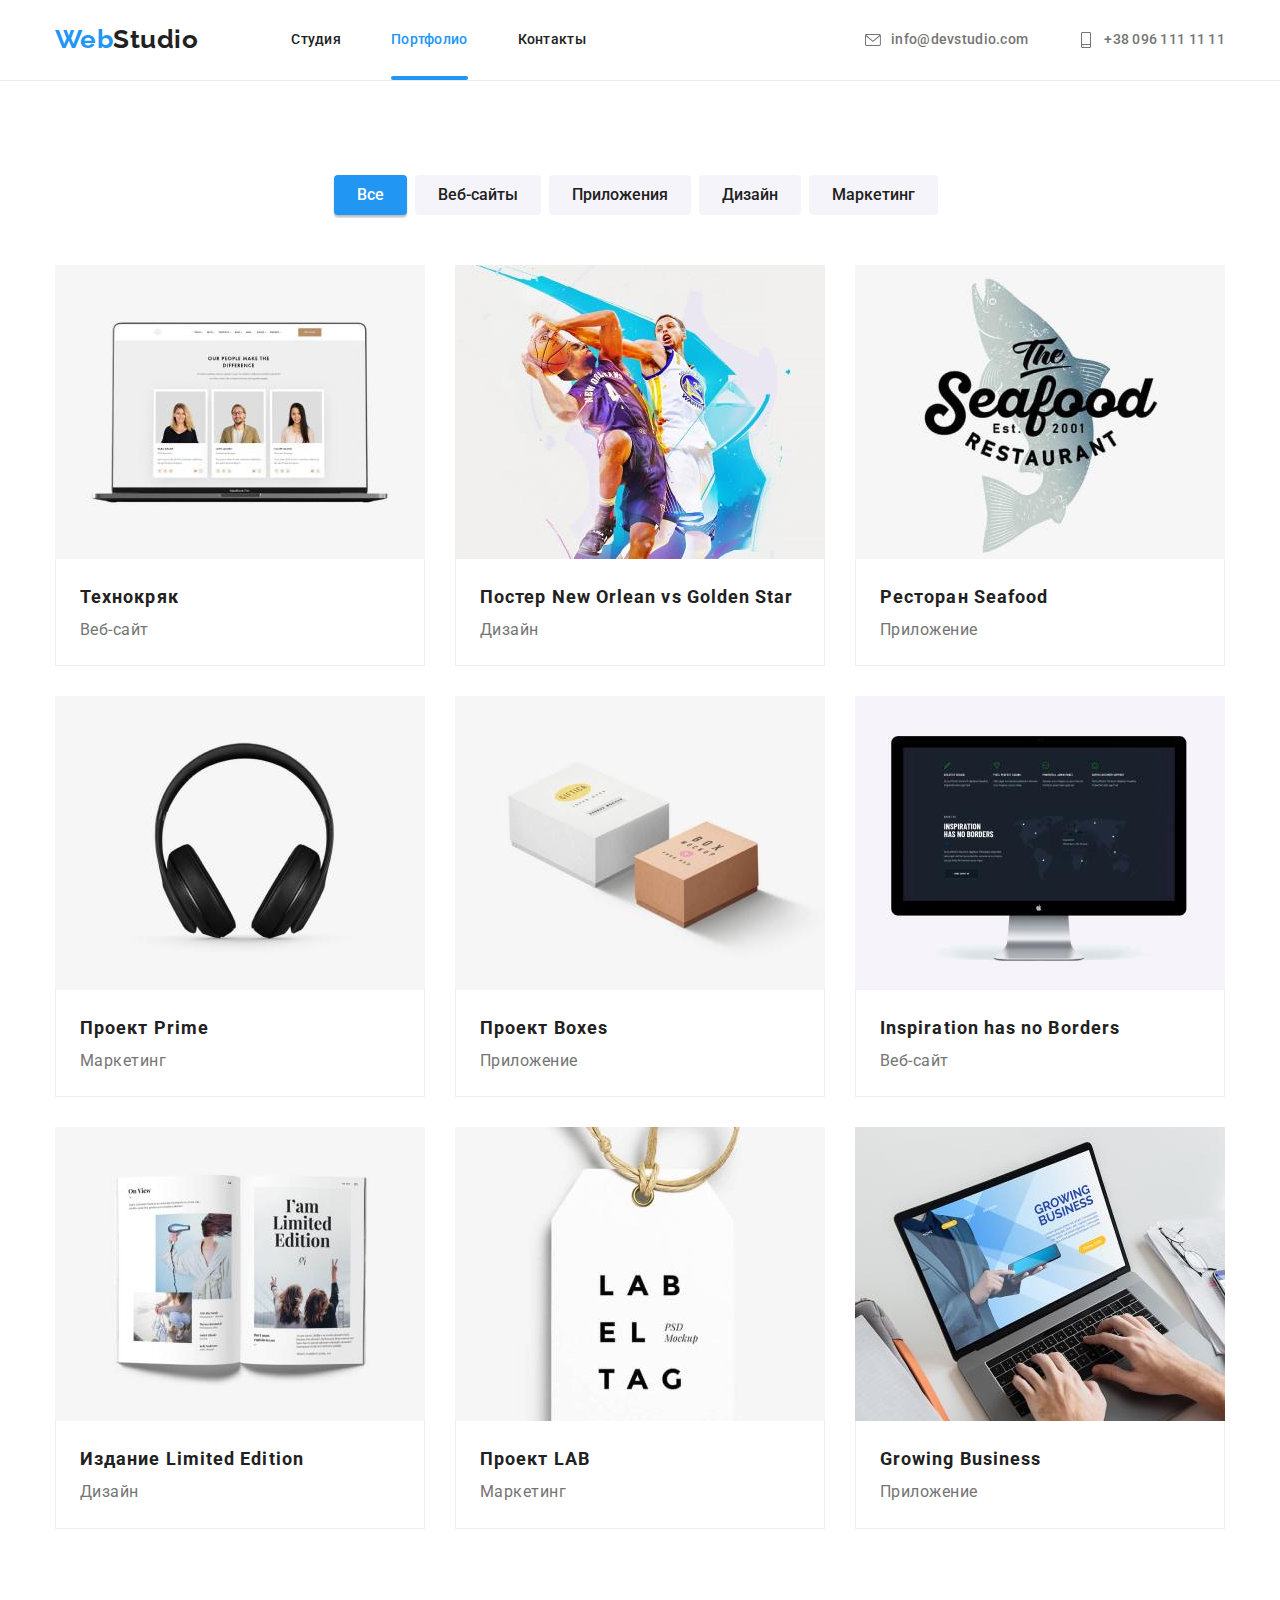
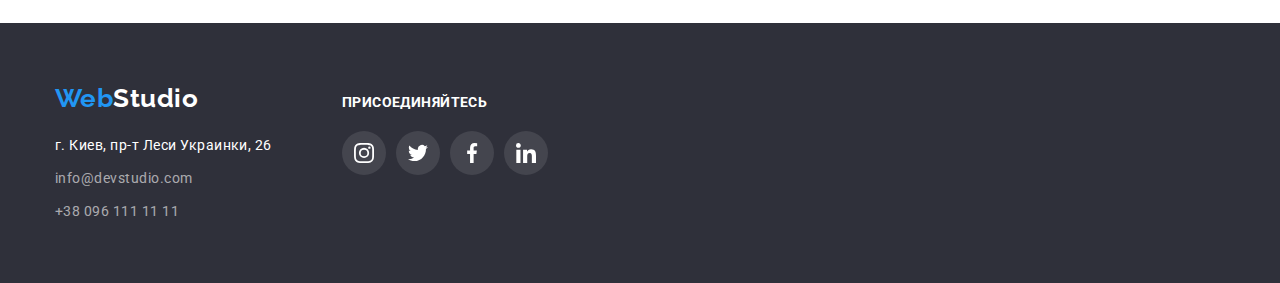
==== portfolio.html @ 2311888e "Added base files from prev. projects" ====
<!DOCTYPE html>
<html lang="ru">
  <head>
    <meta charset="UTF-8" />
    <meta http-equiv="X-UA-Compatible" content="IE=edge" />
    <meta name="productport" content="width=device-width, initial-scale=1.0" />
    <title>Портфолио</title>
    <link rel="preconnect" href="https://fonts.googleapis.com" />
    <link rel="preconnect" href="https://fonts.gstatic.com" crossorigin />
    <link
      href="https://fonts.googleapis.com/css2?family=Raleway:wght@700&family=Roboto:wght@400;500;700;900&display=swap"
      rel="stylesheet"
    />
    <link
      rel="stylesheet"
      href="https://cdnjs.cloudflare.com/ajax/libs/modern-normalize/1.1.0/modern-normalize.min.css"
    />
    <link rel="stylesheet" href="./css/styles.css" />
  </head>
  <body>
    <header class="header no-hero">
      <div class="container">
        <nav class="main-nav">
          <a href="#" class="logo link"><span>Web</span>Studio</a>
          <ul class="site-nav list">
            <li class="item">
              <a href="./index.html" class="link">Студия</a>
            </li>
            <li class="item">
              <a href="./portfolio.html" class="current link">Портфолио</a>
            </li>
            <li class="item"><a href="" class="link">Контакты</a></li>
          </ul>
        </nav>
        <ul class="contacts list">
          <li class="item">
            <a href="mailto:info@devstudio.com" class="contact link">
              <svg class="icon-contact">
                <use href="./images/sprite.svg#envelope"></use>
              </svg>
              info@devstudio.com</a
            >
          </li>
          <li class="item">
            <a href="tel:+380961111111" class="contact link">
              <svg class="icon-contact">
                <use href="./images/sprite.svg#smartphone"></use>
              </svg>
              +38 096 111 11 11</a
            >
          </li>
        </ul>
      </div>
    </header>

    <main>
      <section class="section products">
        <div class="container">
          <h1 class="section-title visually-hidden">Product gallery</h1>
          <ul class="view-switch list">
            <li class="product-type">
              <button class="button primary">Все</button>
            </li>
            <li class="product-type">
              <button class="button secondary">Веб-сайты</button>
            </li>
            <li class="product-type">
              <button class="button secondary">Приложения</button>
            </li>
            <li class="product-type">
              <button class="button secondary">Дизайн</button>
            </li>
            <li class="product-type">
              <button class="button secondary">Маркетинг</button>
            </li>
          </ul>
          <ul class="product-cards list">
            <li class="card">
              <a href="#" class="link">
                <div class="card-thumb">
                  <img
                    src="./images/product-gallery/techcrack.jpg"
                    width="370"
                    alt="Технокряк"
                    class="card-img"
                  />
                  <p class="text">
                    Технокряк это современная площадка распространения
                    коронавируса. Компании используют эту платформу для
                    цифрового шпионажа и атак на защищённые сервера конкурентов.
                  </p>
                </div>
                <div class="card-descr">
                  <h2 class="title">Технокряк</h2>
                  <p class="text">Веб-сайт</p>
                </div>
              </a>
            </li>
            <li class="card">
              <a href="#" class="link">
                <img
                  src="./images/product-gallery/novsgs.jpg"
                  width="370"
                  alt="Постер"
                  class="card-img"
                />
                <div class="card-descr">
                  <h2 class="title">Постер New Orlean vs Golden Star</h2>
                  <p class="text">Дизайн</p>
                </div>
              </a>
            </li>
            <li class="card">
              <a href="#" class="link">
                <img
                  src="./images/product-gallery/seafood.jpg"
                  width="370"
                  alt="Логотип"
                  class="card-img"
                />
                <div class="card-descr">
                  <h2 class="title">Ресторан Seafood</h2>
                  <p class="text">Приложение</p>
                </div>
              </a>
            </li>
            <li class="card">
              <a href="#" class="link">
                <img
                  src="./images/product-gallery/prime.jpg"
                  width="370"
                  alt="Наушники"
                  class="card-img"
                />
                <div class="card-descr">
                  <h2 class="title">Проект Prime</h2>
                  <p class="text">Маркетинг</p>
                </div>
              </a>
            </li>
            <li class="card">
              <a href="#" class="link">
                <img
                  src="./images/product-gallery/boxes.jpg"
                  width="370"
                  alt="Коробки"
                  class="card-img"
                />
                <div class="card-descr">
                  <h2 class="title">Проект Boxes</h2>
                  <p class="text">Приложение</p>
                </div>
              </a>
            </li>
            <li class="card">
              <a href="#" class="link">
                <img
                  src="./images/product-gallery/inspiration.jpg"
                  width="370"
                  alt="Inspiration"
                  class="card-img"
                />
                <div class="card-descr">
                  <h2 class="title">Inspiration has no Borders</h2>
                  <p class="text">Веб-сайт</p>
                </div>
              </a>
            </li>
            <li class="card">
              <a href="#" class="link">
                <img
                  src="./images/product-gallery/limited.jpg"
                  width="370"
                  alt="Книга"
                  class="card-img"
                />
                <div class="card-descr">
                  <h2 class="title">Издание Limited Edition</h2>
                  <p class="text">Дизайн</p>
                </div>
              </a>
            </li>
            <li class="card">
              <a href="#" class="link">
                <img
                  src="./images/product-gallery/lab.jpg"
                  width="370"
                  alt="Label"
                  class="card-img"
                />
                <div class="card-descr">
                  <h2 class="title">Проект LAB</h2>
                  <p class="text">Маркетинг</p>
                </div>
              </a>
            </li>
            <li class="card">
              <a href="#" class="link">
                <img
                  src="./images/product-gallery/growing.jpg"
                  width="370"
                  alt="Business tool"
                  class="card-img"
                />
                <div class="card-descr">
                  <h2 class="title">Growing Business</h2>
                  <p class="text">Приложение</p>
                </div>
              </a>
            </li>
          </ul>
        </div>
      </section>
    </main>

    <footer class="footer">
      <div class="container">
        <div class="info-block">
          <a href="./index.html" class="logo link"><span>Web</span>Studio</a>
          <ul class="contacts list">
            <li>
              <address class="address">г. Киев, пр-т Леси Украинки, 26</address>
            </li>
            <li>
              <a href="mailto:info@devstudio.com" class="contact link"
                >info@devstudio.com</a
              >
            </li>
            <li>
              <a href="tel:+380961111111" class="contact link"
                >+38 096 111 11 11</a
              >
            </li>
          </ul>
        </div>
        <div class="join-us">
          <b class="text">присоединяйтесь</b>
          <ul class="social-links list">
            <li class="item">
              <a href="#" class="link" aria-label="Instagram">
                <svg class="icon-social" width="20" height="20">
                  <use href="./images/sprite.svg#instagram"></use>
                </svg>
              </a>
            </li>
            <li class="item">
              <a href="#" class="link" aria-label="Twitter">
                <svg class="icon-social" width="20" height="20">
                  <use href="./images/sprite.svg#twitter"></use>
                </svg>
              </a>
            </li>
            <li class="item">
              <a href="#" class="link" aria-label="Facebook">
                <svg class="icon-social" width="20" height="20">
                  <use href="./images/sprite.svg#facebook"></use>
                </svg>
              </a>
            </li>
            <li class="item">
              <a href="#" class="link" aria-label="Linkedin">
                <svg class="icon-social" width="20" height="20">
                  <use href="./images/sprite.svg#linkedin"></use>
                </svg>
              </a>
            </li>
          </ul>
        </div>
      </div>
    </footer>
  </body>
</html>
---- css/styles.css ----
:root {
  --primary-text-color: #757575;
  --secondary-text-color: #212121;
  --accent: #2196f3;
  --lighter: #ffffff;
  --footer-links-lighter: rgba(255, 255, 255, 0.6);
  --bg-dark: #2f303a;
  --bg-secondary: #f5f4fa;
  --header-border-low: #ececec;
  --product-card-border: #eeeeee;
  --icon-fill: #afb1b8;
  --footer-social: rgba(255, 255, 255, 0.1);
}

body {
  background-color: var(--lighter);
  color: var(--primary-text-color);

  font-family: "Roboto", sans-serif;
  letter-spacing: 0.03em;
}

/* Negating basic tag effects */

.list {
  padding: 0;
  margin: 0;
  list-style: none;
}

.link {
  text-decoration: none;
}

address {
  font-style: normal;
}

/* Adding animations to elements */

.button,
.link {
  transition: color 250ms cubic-bezier(0.1, 0.7, 1, 0.1);
}

.products .button.secondary,
.product-cards .link {
  transition: box-shadow 250ms cubic-bezier(0.1, 0.7, 1, 0.1);
}

.social-links .link,
.products .button.secondary {
  transition: background 250ms cubic-bezier(0.1, 0.7, 1, 0.1);
}

.icon-contact,
.icon-client,
.icon-social {
  transition: fill 250ms cubic-bezier(0.1, 0.7, 1, 0.1);
}

/* Content container */

.container {
  width: 1200px;
  margin: 0 auto;
  padding-right: 15px;
  padding-left: 15px;
}

/* Nav */

.site-nav .link {
  color: var(--secondary-text-color);
}

.site-nav .link.current,
.site-nav .link:hover,
.site-nav .link:focus,
.contacts .contact.link:hover,
.contacts .contact.link:focus,
.contacts .contact.link:hover .icon-contact,
.contacts .contact.link:focus .icon-contact {
  color: var(--accent);
  fill: var(--accent);
}

.site-nav .link.current {
  position: relative;
}

.site-nav .link.current::after {
  position: absolute;

  content: "";
  bottom: 0;
  left: 0;
  height: 4px;
  width: 100%;

  border-radius: 2px;
  background-color: var(--accent);
}

.contacts .link {
  color: inherit;
}

/* Header */

.header .container {
  display: flex;

  padding-top: 0;
  padding-bottom: 0;
}

.header.no-hero {
  border-bottom: 1px solid var(--header-border-low);
}

.header .container .list {
  margin: 0;
}

.main-nav,
.site-nav,
.header .contacts.list {
  display: flex;
  align-items: center;
}

.header .contacts.list {
  margin-left: auto;
}

.site-nav .item:not(:last-child),
.contacts .item:not(:last-child) {
  margin-right: 50px;
}

.logo {
  display: block;

  color: var(--secondary-text-color);

  font-family: "Raleway", sans-serif;
  font-weight: 700;
  font-size: 26px;
  line-height: 1.2;
}

.logo > span {
  color: var(--accent);
}

.header .logo {
  margin-right: 93px;
}

.site-nav .link,
.header .contact.link {
  display: inline-flex;

  padding-top: 32px;
  padding-bottom: 32px;

  font-weight: 500;
  font-size: 14px;
  line-height: 1.14;
  letter-spacing: 0.02em;
}

.header .icon-contact {
  fill: var(--primary-text-color);
  width: 16px;
  height: 16px;
  margin-right: 10px;
}

/* Buttons */

.button {
  box-sizing: inherit;
  display: inline-block;
  cursor: pointer;

  border: 1px solid transparent;
  border-radius: 4px;

  font-family: inherit;
}

.button.primary,
.products .button.secondary:hover,
.products .button.secondary:focus {
  color: var(--lighter);
  background-color: var(--accent);
  box-shadow: 0px 3px 1px rgba(0, 0, 0, 0.1), 0px 1px 2px rgba(0, 0, 0, 0.08),
    0px 2px 2px rgba(0, 0, 0, 0.12);
}

.button.secondary {
  color: var(--secondary-text-color);
  background-color: var(--bg-secondary);
}

/* Sections */

.section {
  padding-top: 94px;
  padding-bottom: 94px;
}

.section-title {
  margin: 0 auto 50px;

  color: var(--secondary-text-color);

  font-weight: 700;
  font-size: 36px;
  line-height: 1.2;
  text-align: center;
}

.visually-hidden {
  visibility: none;

  position: absolute;
  clip: rect(0 0 0 0);
  width: 1px;
  height: 1px;
  margin: -1px;
}

.list .title {
  color: var(--secondary-text-color);
}

/* Hero section */

.hero {
  text-align: center;
  padding: 200px 0;
}

.overlay {
  max-width: 1600px;
  max-height: 600px;
  margin: -200px auto;
  padding: inherit;
  background-image: linear-gradient(
      to right,
      rgba(47, 48, 58, 0.4),
      rgba(47, 48, 58, 0.4)
    ),
    url(../images/hero-bg.jpg);
  background-size: cover;
  background-repeat: no-repeat;
  background-position: center;
}

.hero .button.primary {
  min-width: 200px;
  padding: 10px 32px;

  border: none;

  font-weight: 700;
  font-size: 16px;
  line-height: 1.87;
  letter-spacing: 0.06em;
}

.hero .section-title {
  margin-bottom: 30px;
  width: 696px;

  font-weight: 900;
  font-size: 44px;
  line-height: 1.36;
  letter-spacing: 0.06em;
  text-transform: uppercase;

  color: var(--lighter);
}

/* Advantages section */

.advantages .list {
  display: flex;
}

.advantages .list .item {
  display: block;
  width: calc((100% - 3 * 30px) / 4);
  margin-right: 30px;
}

.advantages .list .item:last-child {
  margin-right: 0;
}

.advantages .icon-bg {
  display: flex;
  width: 270px;
  height: 120px;
  margin-bottom: 30px;
  justify-content: center;
  align-items: center;
  background-color: var(--bg-secondary);
}

.advantages .title {
  margin: 0 auto 10px;

  font-weight: 700;
  font-size: 14px;
  line-height: 1.14;

  text-transform: uppercase;
}

.advantages .text {
  margin: 0 auto;

  font-size: 14px;
  line-height: 1.7;
}

/* What we do section */

.section.what-we-do {
  padding-top: 0;
}

.what-we-do .list {
  display: flex;
}

.what-we-do .list .item {
  width: calc((100% - 2 * 30px) / 3);
  margin-right: 30px;
}

.what-we-do .list .item:last-child {
  margin-right: 0;
}

.item .product-thumb {
  position: relative;
  display: block;
}

.product-thumb .text {
  position: absolute;
  display: flex;

  justify-content: center;
  align-items: center;
  bottom: 0;
  width: 100%;
  height: 70px;
  margin: 0;

  font-weight: 700;
  font-size: 14px;
  line-height: 1.14;
  letter-spacing: 0.03em;
  text-transform: uppercase;

  background-color: rgba(47, 48, 58, 0.8);
  color: var(--lighter);
}

.our-team .team-cards {
  display: flex;
}

.our-team .card.item {
  display: block;
  width: calc((100% - 3 * 30px) / 4);
  margin-right: 30px;
}

.our-team .card-descr {
  text-align: center;
  padding-top: 30px;
  padding-bottom: 30px;
}

.team-cards .title {
  margin-top: 0;
  margin-bottom: 10px;

  font-weight: 500;
  font-size: 16px;
  line-height: 1.19;
}

.team-cards .text {
  margin-top: 0;
  margin-bottom: 16px;

  font-size: 16px;
  line-height: 1.19;
}

.team-cards .card {
  display: block;
  border-radius: 4px;
  box-shadow: 0px 1px 3px rgba(0, 0, 0, 0.12), 0px 1px 1px rgba(0, 0, 0, 0.14),
    0px 2px 1px rgba(0, 0, 0, 0.2);

  background-color: var(--lighter);
}

.social-links.list,
.clients.list {
  display: flex;
  justify-content: center;
}

.social-links.list .item {
  border-radius: 50%;
  margin-right: 10px;
}

.social-links.list .item:last-child,
.clients.list .item:last-child {
  margin-right: 0;
}

.social-links .link {
  display: block;
  border-radius: 50%;
  padding: 12px;
  width: 44px;
  height: 44px;
}

.social-links .icon-social {
  fill: var(--icon-fill);
}

.social-links .link:hover,
.social-links .link:focus {
  background-color: var(--accent);
}

.social-links .link:hover .icon-social,
.social-links .link:focus .icon-social {
  fill: var(--lighter);
}

/* Regular clients section */

/* list properties defined in prev section */

.clients.list .item {
  margin-right: 30px;
}

.regular .item {
  width: 170px;
  height: 92px;
}

.regular .link {
  display: flex;
  justify-content: center;
  align-items: center;
  width: inherit;
  height: inherit;
  border: 1px solid var(--icon-fill);
  border-radius: 4px;
}

.regular .icon-client {
  fill: var(--icon-fill);
}

.regular .link:hover,
.regular .link:focus,
.regular .link:hover .icon-client,
.regular .link:focus .icon-client {
  border-color: var(--accent);
  fill: var(--accent);
}

/* Portfolio page */

/* Portfolio Gallery */

.products .button.primary,
.products .button.secondary {
  font-weight: 500;
  font-size: 16px;
  line-height: 1.6;
}

.view-switch.list {
  display: flex;
  justify-content: center;
  margin-bottom: 50px;
}

.product-type .button {
  display: block;
  margin-right: 8px;
  padding: 6px 22px;
}

.product-cards {
  display: flex;
  flex-wrap: wrap;
}

.product-cards .card {
  width: calc((100% - 60px) / 3);
  margin-right: 30px;
  margin-bottom: 30px;
}

.product-cards .card:nth-child(3n) {
  margin-right: 0;
}

.product-cards .card:nth-last-child(-n + 3) {
  margin-bottom: 0;
}

.product-cards .link {
  display: block;
  color: inherit;
}

.card-img {
  display: block;
}

.card .card-thumb {
  position: relative;
  display: block;
  overflow: hidden;
}

.card-thumb .text {
  position: absolute;

  bottom: -100%;
  padding: 63px 24px;

  width: 100%;
  height: 100%;
  margin: 0;

  font-size: 18px;
  line-height: 1.56;
  letter-spacing: 0.03em;

  background-color: rgba(33, 150, 243, 0.9);
  color: var(--lighter);

  transition: 250ms;
  transition-property: all;
  transition-timing-function: cubic-bezier(0.1, 0.7, 1, 0.1);
}

.product-cards .card-descr {
  padding: 20px 24px;

  border: 1px solid var(--product-card-border);
  border-top: none;
}

.product-cards .title {
  margin: 0;

  font-weight: 700;
  font-size: 18px;
  line-height: 2;
  letter-spacing: 0.06em;
}

.product-cards .text {
  margin: 0;

  font-weight: inherit;
  font-size: 16px;
  line-height: 1.9;
  letter-spacing: 0.03em;
}

.product-cards .link:hover,
.product-cards .link:focus {
  box-shadow: 0px 1px 1px rgba(0, 0, 0, 0.12), 0px 4px 4px rgba(0, 0, 0, 0.06),
    1px 4px 6px rgba(0, 0, 0, 0.16);
}

.product-cards .link:hover .card-thumb .text,
.product-cards .link:focus .card-thumb .text {
  bottom: 0;
}

/* Background decoration (Studio Page hero) +footer */

.hero,
.footer {
  background-color: var(--bg-dark);
}

.our-team {
  background-color: var(--bg-secondary);
}

/* Footer */

.footer {
  padding: 60px 15px 60px 15px;
}

.footer .container {
  display: flex;
  align-items: baseline;
}

.footer .info-block {
  margin-right: 70px;
}

.footer .logo {
  color: var(--lighter);

  margin-bottom: 20px;
}

.footer .address {
  color: var(--lighter);

  margin-bottom: 9px;

  font-size: 14px;
  line-height: 1.7;
}

.footer .contact.link {
  color: var(--footer-links-lighter);

  display: block;
  margin-bottom: 9px;

  font-weight: 400;
  font-size: 14px;
  line-height: 1.7;
}

.footer .contacts > li:last-child > a {
  margin-bottom: 0;
}

.join-us .text {
  display: inline-block;
  margin-bottom: 20px;

  color: var(--lighter);

  font-size: 14px;
  font-weight: 700;
  line-height: 1.14;
  letter-spacing: 0.03em;
  text-transform: uppercase;
}

.join-us .social-links .link {
  background-color: var(--footer-social);
}

.join-us .social-links .icon-social {
  background-color: transparent;
  fill: var(--lighter);
}

.join-us .social-links .link:hover,
.join-us .social-links .link:focus {
  background-color: var(--accent);
}

/* Backdrop modal window */

.backdrop {
  position: fixed;
  visibility: visible;

  top: 0;
  left: 0;
  width: 100%;
  height: 100%;

  opacity: 1;
  background-color: rgba(0, 0, 0, 0.2);
  transition: opacity 250ms cubic-bezier(0.1, 0.7, 1, 0.1);
}

.backdrop.is-hidden {
  visibility: hidden;
  opacity: 0;
  pointer-events: none;
  transition-property: visibility, opacity;
  transition-delay: 250ms;
  transition-duration: 250ms;
  transition-timing-function: cubic-bezier(0.1, 0.7, 1, 0.1);
}

.modal {
  position: absolute;
  display: flex;
  justify-content: flex-end;
  align-items: flex-start;
  padding: 8px;

  top: 50%;
  left: 50%;
  transform: scale(1) translate(-50%, -50%);
  transform-origin: top left;
  min-width: 528px;
  min-height: 580px;
  border-radius: 4px;

  background-color: var(--lighter);

  transition-property: transform;
  transition-delay: 250ms;
  transition-duration: 250ms;
  transition-timing-function: cubic-bezier(0.1, 0.7, 1, 0.1);
}

.backdrop.is-hidden .modal {
  transform: scale(0) translate(-50%, -50%);

  transition-property: transform;
  transition-duration: 250ms;
  transition-timing-function: cubic-bezier(0.1, 0.7, 1, 0.1);
}
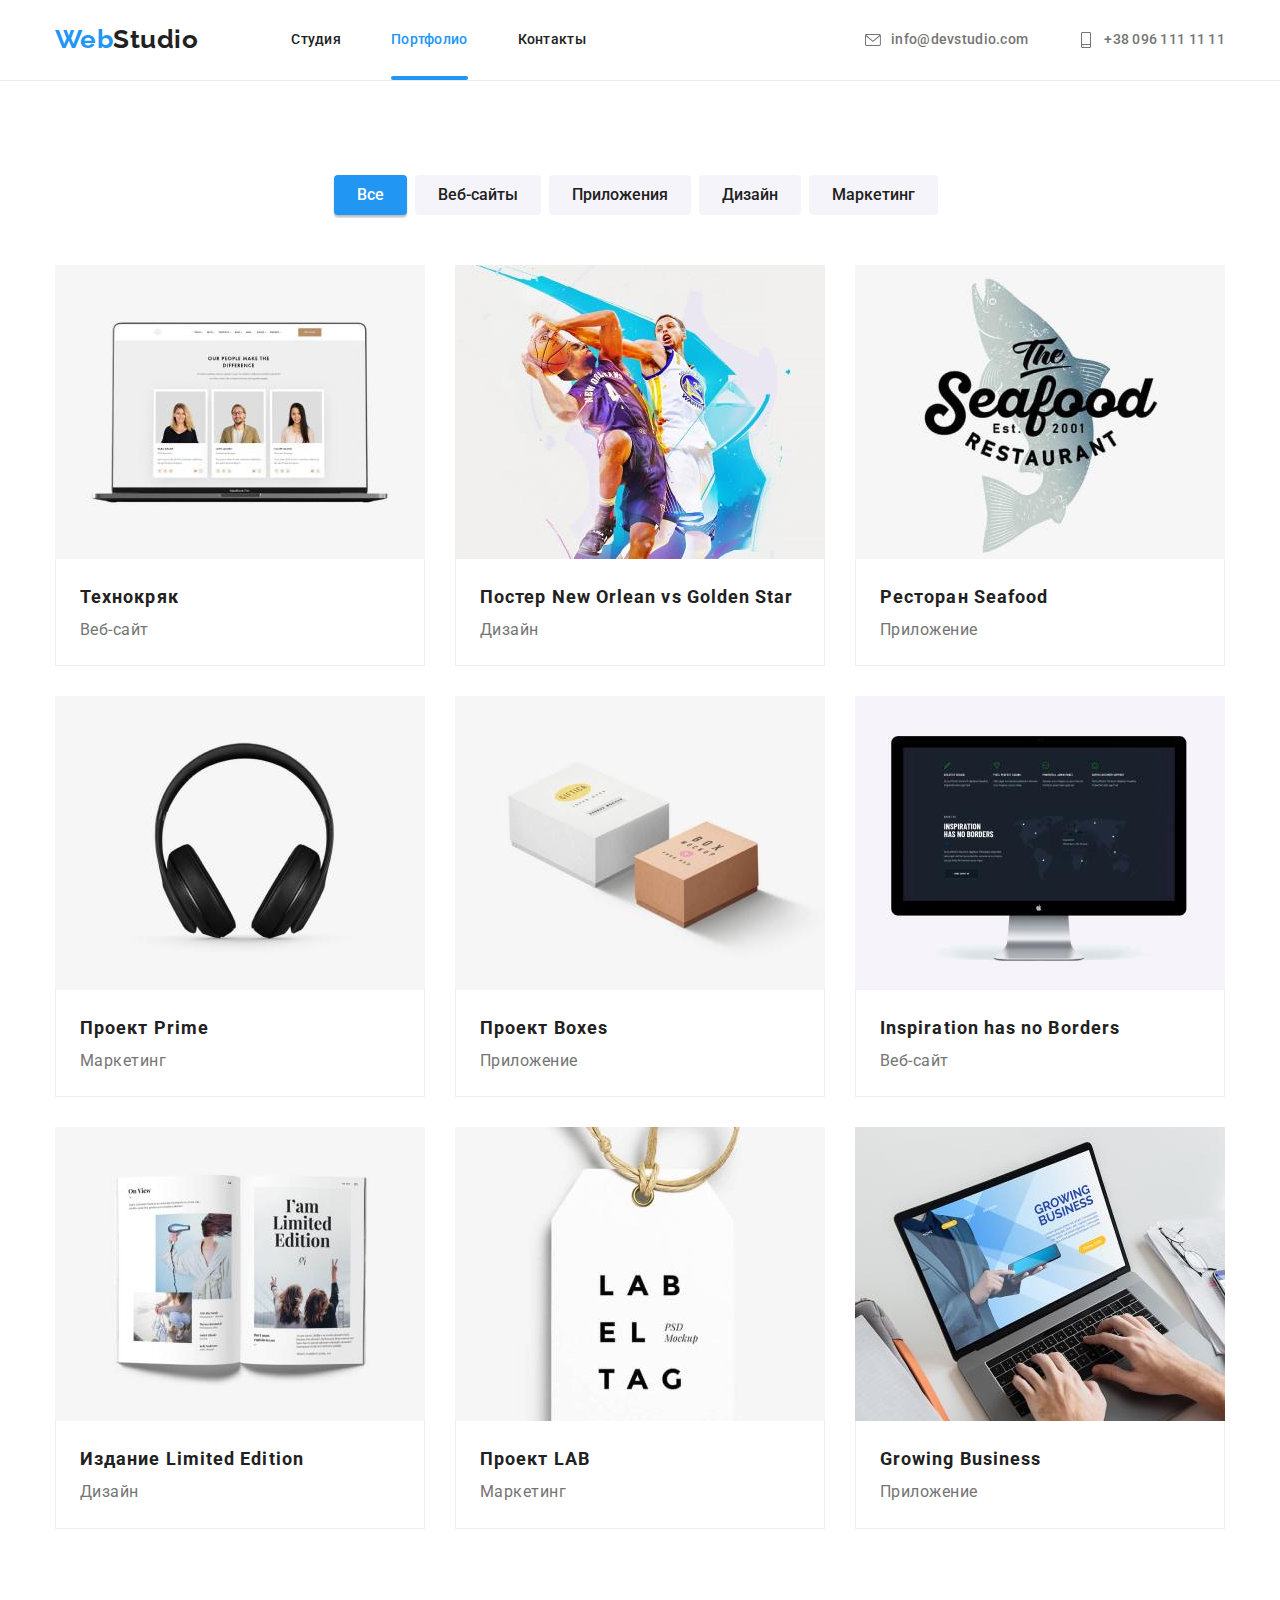
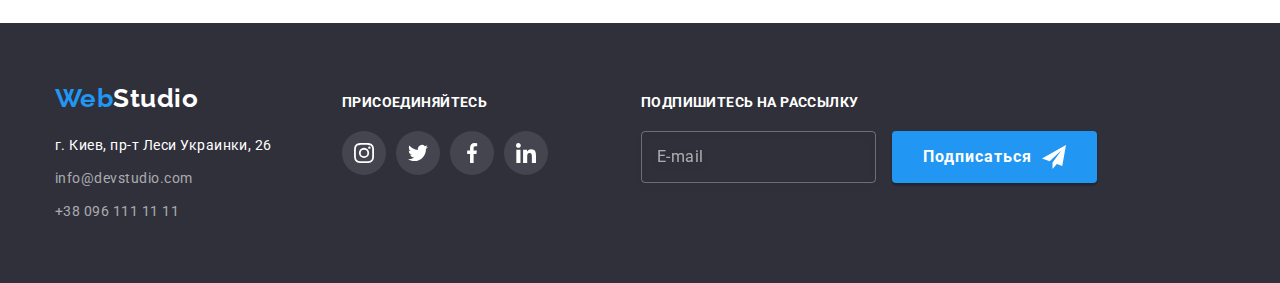
==== commit 60b554da: "Added more animations + effects" ====
--- a/portfolio.html
+++ b/portfolio.html
@@ -85,9 +85,9 @@
                     class="card-img"
                   />
                   <p class="text">
-                    Технокряк это современная площадка распространения
-                    коронавируса. Компании используют эту платформу для
-                    цифрового шпионажа и атак на защищённые сервера конкурентов.
+                    Технокряк это современная площадка распространения коронавируса. Компании
+                    используют эту платформу для цифрового шпионажа и атак на защищённые сервера
+                    конкурентов.
                   </p>
                 </div>
                 <div class="card-descr">
@@ -222,14 +222,10 @@
               <address class="address">г. Киев, пр-т Леси Украинки, 26</address>
             </li>
             <li>
-              <a href="mailto:info@devstudio.com" class="contact link"
-                >info@devstudio.com</a
-              >
+              <a href="mailto:info@devstudio.com" class="contact link">info@devstudio.com</a>
             </li>
             <li>
-              <a href="tel:+380961111111" class="contact link"
-                >+38 096 111 11 11</a
-              >
+              <a href="tel:+380961111111" class="contact link">+38 096 111 11 11</a>
             </li>
           </ul>
         </div>
@@ -266,6 +262,21 @@
             </li>
           </ul>
         </div>
+        <form class="subscribe form">
+          <b class="text">Подпишитесь на рассылку</b>
+          <div class="form-field">
+            <input class="form-input" type="email" name="mail" id="mail" placeholder="E-mail" />
+            <label class="form-label" for="mail">E-mail</label>
+          </div>
+          <button class="button primary" type="submit">
+            <span class="text">Подписаться</span>
+            <span class="icon-subscribe">
+              <svg width="24" height="24">
+                <use href="./images/sprite.svg#submit"></use>
+              </svg>
+            </span>
+          </button>
+        </form>
       </div>
     </footer>
   </body>
--- a/css/styles.css
+++ b/css/styles.css
@@ -3,7 +3,7 @@
   --secondary-text-color: #212121;
   --accent: #2196f3;
   --lighter: #ffffff;
-  --footer-links-lighter: rgba(255, 255, 255, 0.6);
+  --footer-lighter-60: rgba(255, 255, 255, 0.6);
   --bg-dark: #2f303a;
   --bg-secondary: #f5f4fa;
   --header-border-low: #ececec;
@@ -16,7 +16,7 @@
   background-color: var(--lighter);
   color: var(--primary-text-color);
 
-  font-family: "Roboto", sans-serif;
+  font-family: 'Roboto', sans-serif;
   letter-spacing: 0.03em;
 }
 
@@ -92,7 +92,7 @@
 .site-nav .link.current::after {
   position: absolute;
 
-  content: "";
+  content: '';
   bottom: 0;
   left: 0;
   height: 4px;
@@ -144,7 +144,7 @@
 
   color: var(--secondary-text-color);
 
-  font-family: "Raleway", sans-serif;
+  font-family: 'Raleway', sans-serif;
   font-weight: 700;
   font-size: 26px;
   line-height: 1.2;
@@ -249,11 +249,7 @@
   max-height: 600px;
   margin: -200px auto;
   padding: inherit;
-  background-image: linear-gradient(
-      to right,
-      rgba(47, 48, 58, 0.4),
-      rgba(47, 48, 58, 0.4)
-    ),
+  background-image: linear-gradient(to right, rgba(47, 48, 58, 0.4), rgba(47, 48, 58, 0.4)),
     url(../images/hero-bg.jpg);
   background-size: cover;
   background-repeat: no-repeat;
@@ -563,7 +559,7 @@
   color: var(--lighter);
 
   transition: 250ms;
-  transition-property: all;
+  transition-property: bottom;
   transition-timing-function: cubic-bezier(0.1, 0.7, 1, 0.1);
 }
 
@@ -645,7 +641,7 @@
 }
 
 .footer .contact.link {
-  color: var(--footer-links-lighter);
+  color: var(--footer-lighter-60);
 
   display: block;
   margin-bottom: 9px;
@@ -659,8 +655,13 @@
   margin-bottom: 0;
 }
 
-.join-us .text {
-  display: inline-block;
+.join-us {
+  margin-right: 93px;
+}
+
+.join-us .text,
+.subscribe .text {
+  display: block;
   margin-bottom: 20px;
 
   color: var(--lighter);
@@ -684,6 +685,75 @@
 .join-us .social-links .link:hover,
 .join-us .social-links .link:focus {
   background-color: var(--accent);
+}
+
+.subscribe.form {
+  min-width: 570px;
+}
+
+.subscribe.form .form-field {
+  display: inline-block;
+}
+
+.subscribe.form .form-input {
+  min-height: 50px;
+  margin-right: 12px;
+  padding: 15px 15px;
+
+  border: 1px solid rgba(255, 255, 255, 0.3);
+  box-sizing: border-box;
+  filter: drop-shadow(0px 4px 4px rgba(0, 0, 0, 0.15));
+  border-radius: 4px;
+  background: transparent;
+
+  font-size: 16px;
+  line-height: 1.25;
+  letter-spacing: 0.03em;
+
+  color: var(--footer-lighter-60);
+}
+
+.subscribe.form .form-input::placeholder {
+  color: var(--footer-lighter-60);
+}
+
+.subscribe.form .form-label {
+  visibility: none;
+
+  position: absolute;
+  clip: rect(0 0 0 0);
+  width: 1px;
+  height: 1px;
+  margin: -1px;
+}
+
+.subscribe.form .button.primary {
+  display: inline-flex;
+  justify-content: center;
+  align-items: center;
+  padding: 10px 30px;
+}
+
+.subscribe .button.primary .text {
+  display: inline-flex;
+  margin-bottom: 0;
+  margin-right: 10px;
+
+  font-weight: 700;
+  font-size: 16px;
+  line-height: 1.87;
+
+  letter-spacing: 0.06em;
+
+  text-transform: none;
+}
+
+.icon-subscribe {
+  display: flex;
+  justify-content: center;
+  align-items: center;
+
+  fill: var(--lighter);
 }
 
 /* Backdrop modal window */
@@ -714,20 +784,20 @@
 
 .modal {
   position: absolute;
-  display: flex;
-  justify-content: flex-end;
-  align-items: flex-start;
-  padding: 8px;
+
+  padding: 40px;
 
   top: 50%;
   left: 50%;
   transform: scale(1) translate(-50%, -50%);
   transform-origin: top left;
-  min-width: 528px;
+  width: 528px;
   min-height: 580px;
   border-radius: 4px;
 
   background-color: var(--lighter);
+  box-shadow: 0px 1px 3px rgba(0, 0, 0, 0.12), 0px 1px 1px rgba(0, 0, 0, 0.14),
+    0px 2px 1px rgba(0, 0, 0, 0.2);
 
   transition-property: transform;
   transition-delay: 250ms;
@@ -742,3 +812,200 @@
   transition-duration: 250ms;
   transition-timing-function: cubic-bezier(0.1, 0.7, 1, 0.1);
 }
+
+.icon-close {
+  position: fixed;
+  display: flex;
+  justify-content: center;
+  align-items: center;
+
+  top: 0;
+  right: 0;
+  transform: translate(-8px, 8px);
+
+  width: 30px;
+  height: 30px;
+
+  border: 1px solid rgba(0, 0, 0, 0.1);
+  border-radius: 50%;
+
+  transition-property: fill;
+  transition-duration: 250ms;
+  transition-timing-function: cubic-bezier(0.4, 0, 0.2, 1);
+}
+
+.modal .icon-close:hover,
+.modal .icon-close:focus {
+  fill: var(--accent);
+}
+
+.form.order {
+  text-align: center;
+}
+
+.form.order .form-field {
+  position: relative;
+  display: flex;
+  flex-direction: column;
+  text-align: left;
+  margin-bottom: 10px;
+}
+
+.form.order .text {
+  display: inline-block;
+
+  margin-bottom: 12px;
+
+  font-weight: 700;
+  font-size: 20px;
+  line-height: 1.15;
+  letter-spacing: 0.03em;
+
+  color: var(--secondary-text-color);
+}
+
+.form.order .form-label {
+  margin-bottom: 4px;
+
+  font-size: 12px;
+  line-height: 1.17;
+  letter-spacing: 0.01em;
+
+  color: var(--primary-text-color);
+}
+
+.form.order .form-input {
+  padding: 12px;
+  padding-left: 40px;
+  height: 40px;
+  outline: none;
+
+  border: 1px solid rgba(33, 33, 33, 0.2);
+  box-sizing: border-box;
+  border-radius: 4px;
+
+  transition-property: border-color;
+  transition-duration: 250ms;
+  transition-timing-function: cubic-bezier(0.4, 0, 0.2, 1);
+}
+
+.form.order .form-field:hover .form-input,
+.form.order .form-field:focus-within .form-input,
+.form.order .form-field:hover .form-textarea,
+.form.order .form-field:focus-within .form-textarea {
+  border-color: var(--accent);
+}
+
+.icon-field {
+  position: absolute;
+  display: flex;
+  justify-content: center;
+  align-items: center;
+
+  bottom: 0;
+  left: 0;
+  margin: 11px 12px;
+
+  width: 18px;
+  height: 18px;
+
+  transition-property: fill;
+  transition-duration: 250ms;
+  transition-timing-function: cubic-bezier(0.4, 0, 0.2, 1);
+}
+
+.form-field:hover .icon-field,
+.form-field:focus-within .icon-field {
+  fill: var(--accent);
+}
+
+.form-textarea {
+  resize: none;
+  max-height: 120px;
+  padding: 12px 16px;
+  outline: none;
+
+  font-size: 12px;
+  line-height: 1.17;
+  letter-spacing: 0.01em;
+
+  border: 1px solid rgba(33, 33, 33, 0.2);
+  box-sizing: border-box;
+  border-radius: 4px;
+
+  color: var(--primary-text-color);
+
+  transition-property: border-color;
+  transition-duration: 250ms;
+  transition-timing-function: cubic-bezier(0.4, 0, 0.2, 1);
+}
+
+.form-textarea::placeholder {
+  color: rgba(117, 117, 117, 0.5);
+}
+
+.form.order .form-label.policy {
+  display: flex;
+  align-items: center;
+  margin: auto;
+  margin-bottom: 30px;
+
+  width: 425px;
+}
+
+.icon-check {
+  display: inline-flex;
+  justify-content: center;
+  align-items: center;
+  width: 16px;
+  height: 15px;
+  margin-right: 8px;
+
+  border: 2px solid var(--secondary-text-color);
+  border-radius: 2px;
+  fill: var(--lighter);
+}
+
+.checkbox {
+  visibility: none;
+
+  position: absolute;
+  clip: rect(0 0 0 0);
+  width: 1px;
+  height: 1px;
+  margin: -1px;
+}
+
+.checkbox:checked + .icon-check {
+  border-color: transparent;
+  background-color: var(--accent);
+  background-origin: border-box;
+}
+
+.form-label.policy .text,
+.form-label.policy .link {
+  margin: 0;
+
+  font-weight: 400;
+  font-size: 14px;
+  line-height: 1.71;
+
+  letter-spacing: 0.03em;
+
+  color: var(--primary-text-color);
+}
+
+.form-label.policy .link {
+  color: var(--accent);
+  text-decoration: underline;
+}
+
+.form.order .button.primary {
+  padding: 10px 55px;
+
+  font-weight: 700;
+  font-size: 16px;
+  line-height: 1.87;
+
+  letter-spacing: 0.06em;
+}
